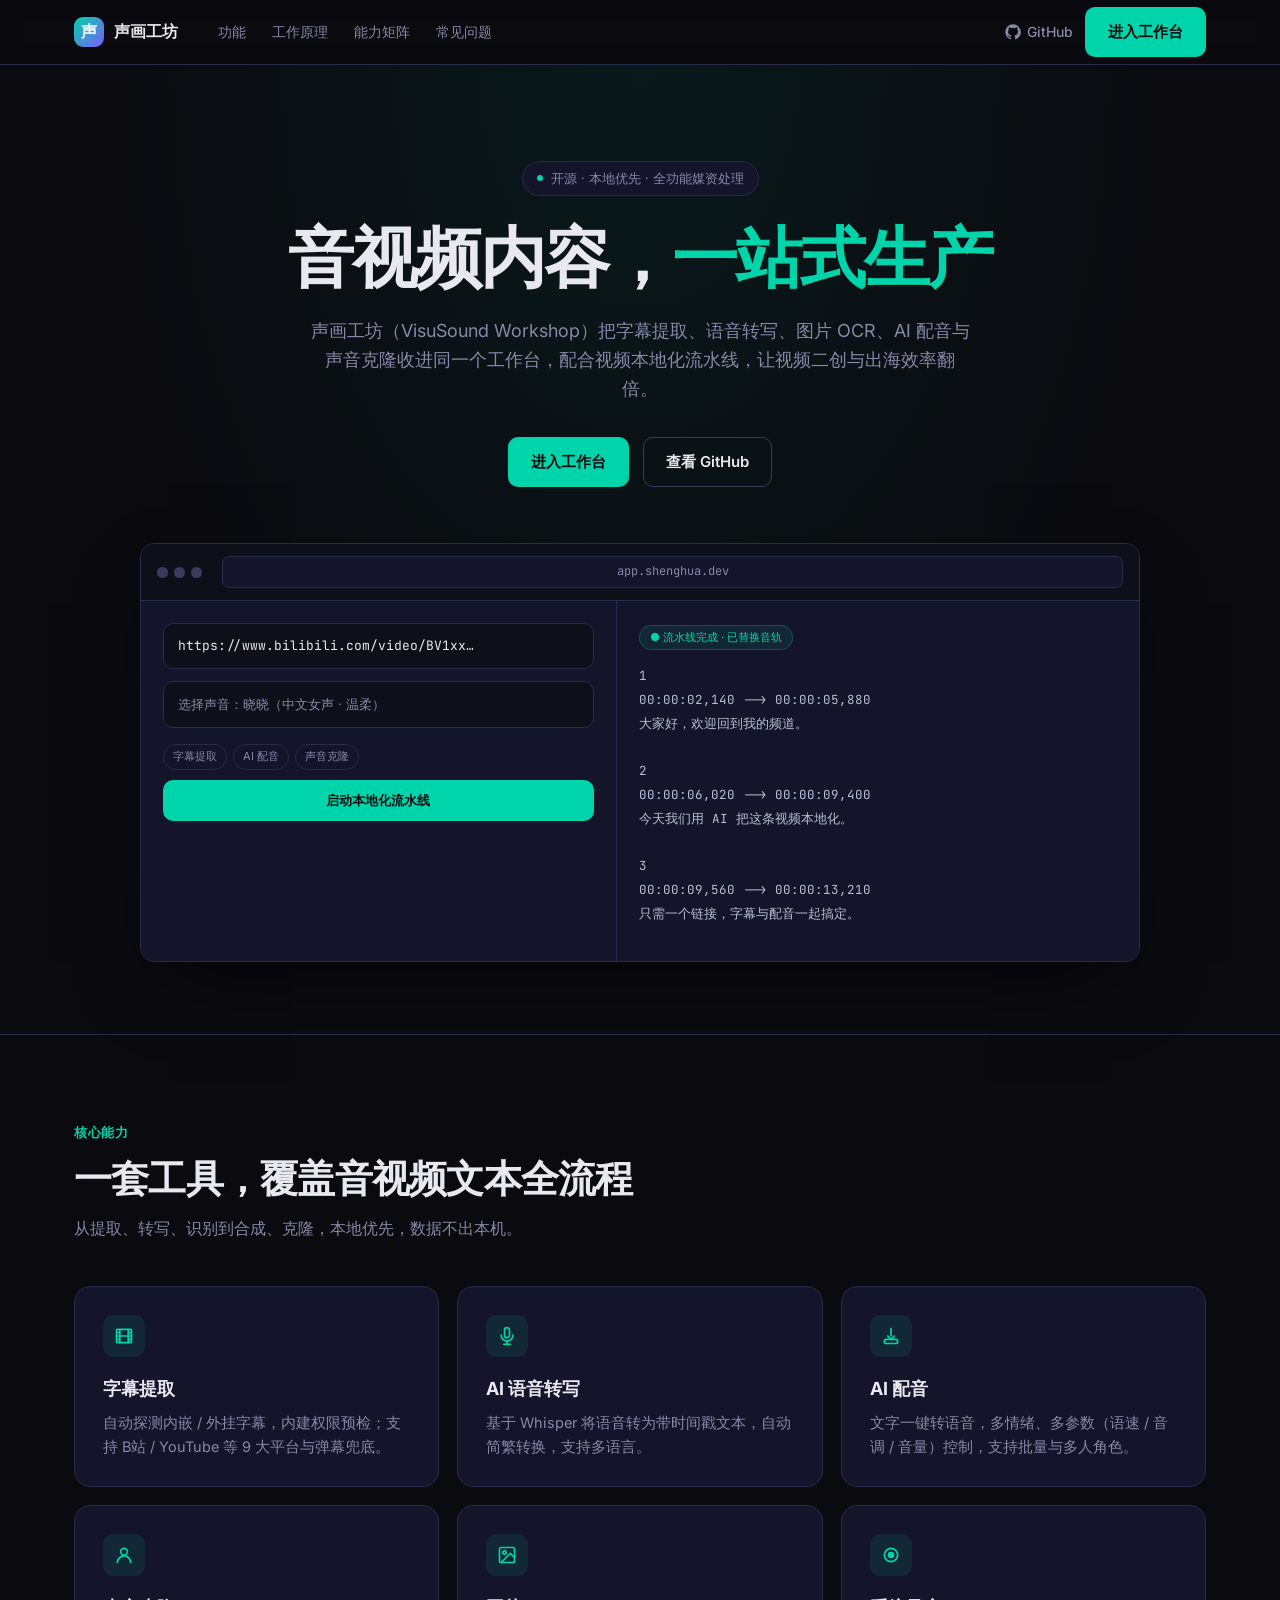
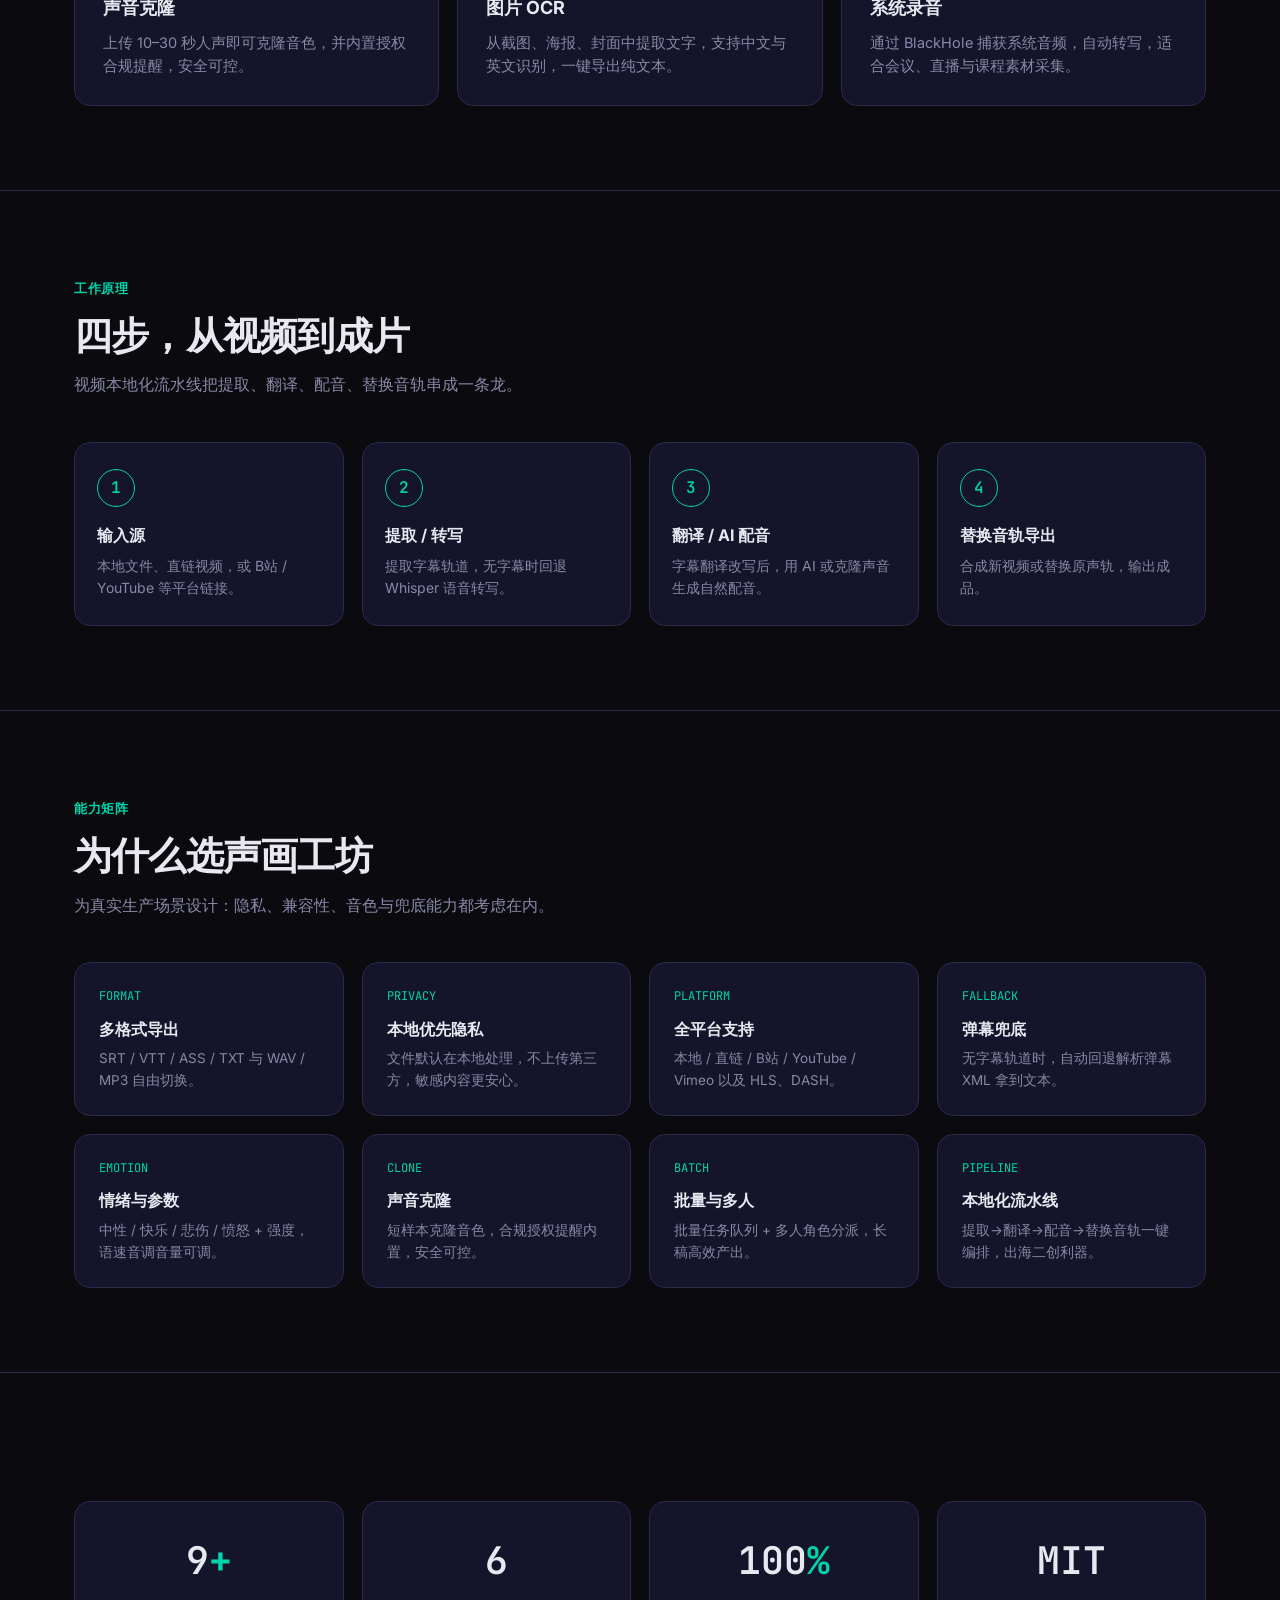
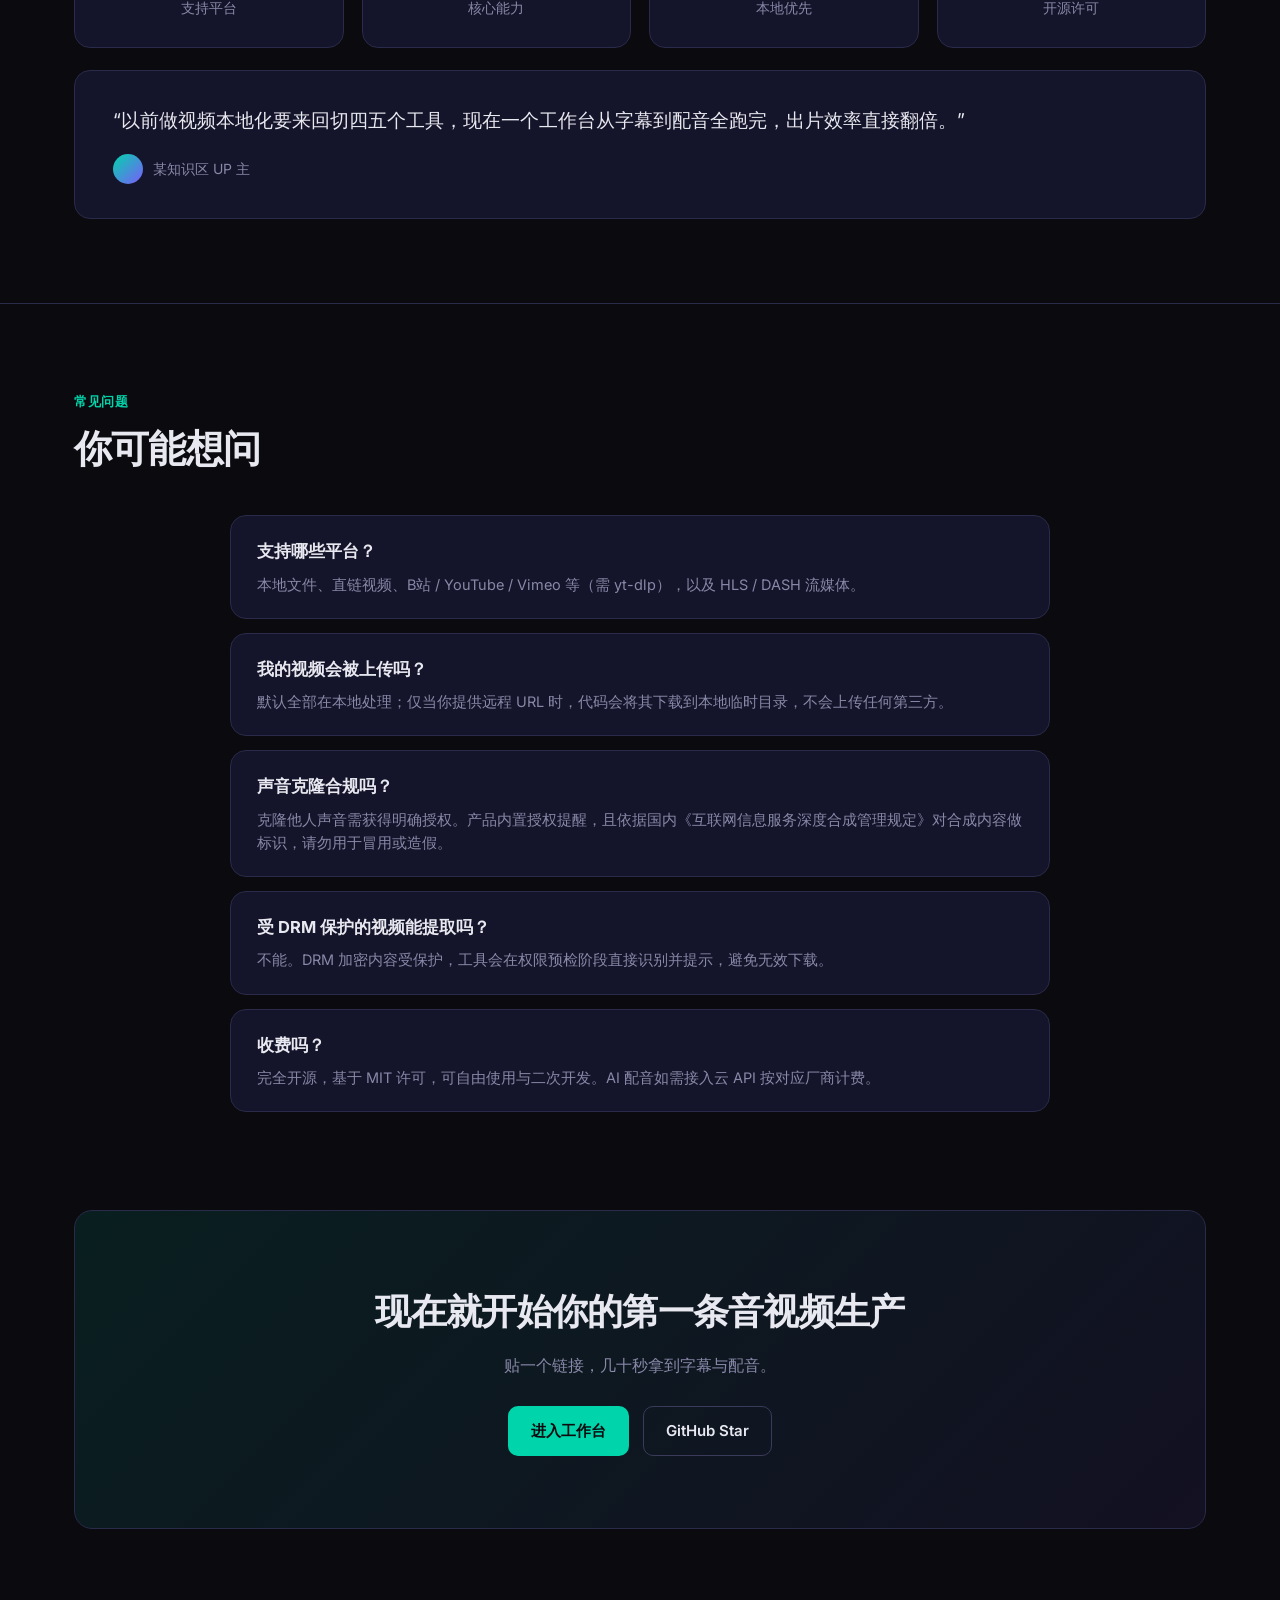
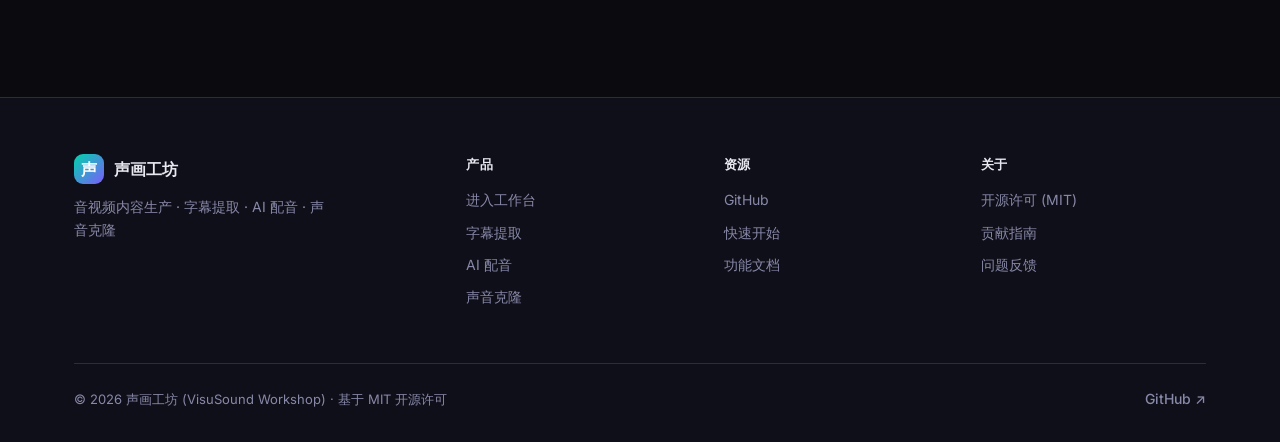
==== templates/landing.html @ 4edcf86a "feat: 声画工坊 / VisuSound Workshop 音视频生产工作台 - 重命名为 VisuSound Workshop，统一品牌名与 GitHub 链接 - 已有能力：字幕提取 / 语音" ====
<!DOCTYPE html>
<html lang="zh-CN">
<head>
<meta charset="UTF-8">
<meta name="viewport" content="width=device-width, initial-scale=1.0">
<title>声画工坊 — 本地优先的媒资处理工作台</title>
<meta name="description" content="声画工坊（VisuSound Workshop）是一套本地优先的全功能媒资处理工作台：字幕提取、语音转写、图片 OCR、AI 配音、声音克隆与视频本地化流水线，一站完成。">
<link rel="preconnect" href="https://fonts.googleapis.com">
<link rel="preconnect" href="https://fonts.gstatic.com" crossorigin>
<link href="https://fonts.googleapis.com/css2?family=Inter:wght@400;500;600;700;800&family=JetBrains+Mono:wght@400;500;600&display=swap" rel="stylesheet">
<style>
  :root {
    --bg: #0a0a0f;
    --bg-2: #0f0f1a;
    --surface: #14142a;
    --surface-2: #1a1a34;
    --border: #2a2a4a;
    --border-light: #3a3a5a;
    --text: #e8e8f0;
    --muted: #8888a8;
    --accent: #00d4aa;
    --accent-hover: #00e8bb;
    --purple: #7c5cfc;
    --amber: #f59e0b;
    --radius: 16px;
    --maxw: 1180px;
  }
  * { box-sizing: border-box; margin: 0; padding: 0; }
  html { scroll-behavior: smooth; }
  body {
    background: var(--bg);
    color: var(--text);
    font-family: 'Inter', 'PingFang SC', -apple-system, BlinkMacSystemFont, 'Segoe UI', sans-serif;
    line-height: 1.6; -webkit-font-smoothing: antialiased; overflow-x: hidden;
  }
  ::placeholder { font-family: inherit; }
  .mono { font-family: 'JetBrains Mono', monospace; }
  a { color: inherit; text-decoration: none; }
  .container { max-width: var(--maxw); margin: 0 auto; padding: 0 24px; }
  .eyebrow { display: inline-block; font-size: 13px; font-weight: 600; letter-spacing: .04em; color: var(--accent); margin-bottom: 14px; }
  .section-title { font-size: clamp(26px, 4vw, 38px); font-weight: 800; letter-spacing: -.02em; line-height: 1.2; }
  .section-sub { margin-top: 14px; color: var(--muted); font-size: 16px; max-width: 640px; }
  .accent { color: var(--accent); }
  .btn { display: inline-flex; align-items: center; gap: 8px; padding: 12px 22px; border-radius: 10px; font-size: 15px; font-weight: 600; cursor: pointer; transition: all .18s ease; border: 1px solid transparent; white-space: nowrap; }
  .btn-primary { background: var(--accent); color: #0a0a0f; }
  .btn-primary:hover { background: var(--accent-hover); transform: translateY(-1px); }
  .btn-ghost { background: transparent; color: var(--text); border-color: var(--border-light); }
  .btn-ghost:hover { border-color: var(--accent); color: var(--accent); }
  ::-webkit-scrollbar { width: 8px; } ::-webkit-scrollbar-track { background: transparent; }
  ::-webkit-scrollbar-thumb { background: var(--border-light); border-radius: 4px; }
  *:focus-visible { outline: 2px solid var(--accent); outline-offset: 2px; border-radius: 6px; }

  /* Header */
  header.site { position: sticky; top: 0; z-index: 50; background: rgba(10,10,15,.8); backdrop-filter: blur(12px); border-bottom: 1px solid var(--border); }
  .nav { display: flex; align-items: center; gap: 28px; height: 64px; }
  .brand { display: flex; align-items: center; gap: 10px; font-weight: 700; font-size: 16px; }
  .brand .logo { width: 30px; height: 30px; border-radius: 9px; background: linear-gradient(135deg, var(--accent), var(--purple)); display: grid; place-items: center; color: #fff; font-weight: 800; }
  .nav-links { display: flex; gap: 26px; margin-left: 12px; }
  .nav-links a { color: var(--muted); font-size: 14px; font-weight: 500; transition: color .15s; }
  .nav-links a:hover { color: var(--text); }
  .nav-actions { margin-left: auto; display: flex; align-items: center; gap: 12px; }
  .github-link { color: var(--muted); font-size: 14px; font-weight: 500; display: flex; align-items: center; gap: 6px; }
  .github-link:hover { color: var(--text); }

  /* Hero */
  .hero { padding: 96px 0 72px; text-align: center; background: radial-gradient(ellipse at top, rgba(0,212,170,.08), transparent 60%); }
  .badge { display: inline-flex; align-items: center; gap: 8px; padding: 6px 14px; border-radius: 999px; border: 1px solid var(--border); background: var(--surface); font-size: 13px; color: var(--muted); margin-bottom: 26px; }
  .badge .dot { width: 6px; height: 6px; border-radius: 50%; background: var(--accent); }
  .hero h1 { font-size: clamp(38px, 6.4vw, 66px); font-weight: 800; line-height: 1.08; letter-spacing: -.03em; max-width: 900px; margin: 0 auto; }
  .hero p.lead { margin: 24px auto 0; max-width: 660px; color: var(--muted); font-size: 18px; }
  .hero-cta { margin-top: 34px; display: flex; gap: 14px; justify-content: center; flex-wrap: wrap; }

  /* Mockup */
  .mockup { margin: 56px auto 0; max-width: 1000px; border: 1px solid var(--border); border-radius: 14px; background: var(--surface); overflow: hidden; box-shadow: 0 30px 80px -30px rgba(0,0,0,.6); }
  .mockup-bar { display: flex; align-items: center; gap: 8px; padding: 12px 16px; border-bottom: 1px solid var(--border); background: var(--bg-2); }
  .mockup-bar .dots { display: flex; gap: 6px; } .mockup-bar .dots span { width: 11px; height: 11px; border-radius: 50%; background: var(--border-light); }
  .mockup-bar .addr { margin-left: 12px; flex: 1; font-size: 12px; color: var(--muted); background: var(--surface); border: 1px solid var(--border); border-radius: 7px; padding: 5px 12px; }
  .mockup-body { display: grid; grid-template-columns: 1fr 1.1fr; gap: 1px; background: var(--border); min-height: 360px; }
  .mockup-left { background: var(--surface); padding: 22px; text-align: left; }
  .mockup-left .field { background: var(--bg-2); border: 1.5px solid var(--border); border-radius: 10px; padding: 12px 14px; font-size: 13px; color: var(--muted); margin-bottom: 12px; }
  .mockup-left .field.url { color: var(--text); }
  .mockup-left .pill { display: inline-block; font-size: 11px; padding: 3px 9px; border-radius: 999px; border: 1px solid var(--border); color: var(--muted); margin: 4px 6px 4px 0; }
  .mockup-left .run { margin-top: 6px; background: var(--accent); color: #0a0a0f; font-size: 13px; font-weight: 600; border-radius: 10px; padding: 10px; text-align: center; }
  .mockup-right { background: var(--surface); padding: 22px; text-align: left; }
  .mockup-right .tag { display: inline-flex; align-items: center; gap: 6px; font-size: 11px; font-weight: 500; color: var(--accent); background: rgba(0,212,170,.1); border: 1px solid rgba(0,212,170,.25); padding: 3px 10px; border-radius: 999px; }
  .mockup-right pre { margin-top: 14px; font-family: 'JetBrains Mono', monospace; font-size: 12.5px; color: #b8c0d8; line-height: 1.9; white-space: pre-wrap; }

  /* Sections */
  section.block { padding: 84px 0; border-top: 1px solid var(--border); }
  .grid-3 { display: grid; grid-template-columns: repeat(3, 1fr); gap: 18px; margin-top: 44px; }
  .grid-2 { display: grid; grid-template-columns: repeat(2, 1fr); gap: 18px; margin-top: 44px; }
  .card { background: var(--surface); border: 1px solid var(--border); border-radius: var(--radius); padding: 28px; transition: border-color .2s, transform .2s; }
  .card:hover { border-color: var(--accent); transform: translateY(-2px); }
  .card .ic { width: 42px; height: 42px; border-radius: 10px; background: rgba(0,212,170,.1); display: grid; place-items: center; margin-bottom: 18px; color: var(--accent); }
  .card h3 { font-size: 18px; font-weight: 700; margin-bottom: 8px; }
  .card p { color: var(--muted); font-size: 14.5px; }

  .steps { display: grid; grid-template-columns: repeat(4, 1fr); gap: 18px; margin-top: 44px; }
  .step { background: var(--surface); border: 1px solid var(--border); border-radius: var(--radius); padding: 26px 22px; }
  .step .num { width: 38px; height: 38px; border-radius: 50%; border: 1px solid var(--accent); color: var(--accent); font-family: 'JetBrains Mono', monospace; font-weight: 600; display: grid; place-items: center; margin-bottom: 16px; }
  .step h4 { font-size: 16px; font-weight: 700; margin-bottom: 6px; }
  .step p { color: var(--muted); font-size: 14px; }

  .cap-grid { display: grid; grid-template-columns: repeat(4, 1fr); gap: 18px; margin-top: 44px; }
  .cap { background: var(--surface); border: 1px solid var(--border); border-radius: var(--radius); padding: 24px; transition: border-color .2s, transform .2s; }
  .cap:hover { border-color: var(--accent); transform: translateY(-2px); }
  .cap .k { font-family: 'JetBrains Mono', monospace; font-size: 12px; color: var(--accent); margin-bottom: 10px; }
  .cap h4 { font-size: 16px; font-weight: 700; margin-bottom: 6px; }
  .cap p { color: var(--muted); font-size: 13.5px; }

  .stats { display: grid; grid-template-columns: repeat(4, 1fr); gap: 18px; margin-top: 44px; }
  .stat { text-align: center; padding: 28px 12px; background: var(--surface); border: 1px solid var(--border); border-radius: var(--radius); }
  .stat .v { font-family: 'JetBrains Mono', monospace; font-size: 38px; font-weight: 600; color: var(--text); }
  .stat .v span { color: var(--accent); }
  .stat .l { color: var(--muted); font-size: 14px; margin-top: 6px; }

  .quote { margin-top: 22px; background: var(--surface); border: 1px solid var(--border); border-radius: var(--radius); padding: 34px 38px; }
  .quote p { font-size: 19px; line-height: 1.7; }
  .quote .by { margin-top: 16px; color: var(--muted); font-size: 14px; display: flex; align-items: center; gap: 10px; }
  .quote .by .av { width: 30px; height: 30px; border-radius: 50%; background: linear-gradient(135deg, var(--accent), var(--purple)); }

  .faq { max-width: 820px; margin: 44px auto 0; }
  .faq-item { border: 1px solid var(--border); border-radius: var(--radius); padding: 22px 26px; background: var(--surface); margin-bottom: 14px; }
  .faq-item h4 { font-size: 16.5px; font-weight: 700; }
  .faq-item p { color: var(--muted); font-size: 14.5px; margin-top: 8px; }
  .notice { display: flex; align-items: flex-start; gap: 10px; padding: 12px 14px; border-radius: 10px; font-size: 13px; margin-top: 10px; background: rgba(245,158,11,.08); border: 1px solid rgba(245,158,11,.2); color: var(--amber); }

  .final { text-align: center; padding: 72px 24px; background: linear-gradient(135deg, rgba(0,212,170,.1), rgba(124,92,252,.08)); border: 1px solid var(--border); border-radius: 18px; margin: 0 0 84px; }
  .final h2 { font-size: clamp(26px, 4vw, 36px); font-weight: 800; letter-spacing: -.02em; }
  .final p { color: var(--muted); margin-top: 12px; font-size: 16px; }
  .final .hero-cta { margin-top: 28px; }

  footer.site { border-top: 1px solid var(--border); padding: 56px 0 32px; background: var(--bg-2); }
  .foot-grid { display: grid; grid-template-columns: 1.6fr 1fr 1fr 1fr; gap: 32px; }
  .foot-brand p { color: var(--muted); font-size: 14px; margin-top: 12px; max-width: 260px; }
  .foot-col h5 { font-size: 13px; font-weight: 700; margin-bottom: 14px; letter-spacing: .03em; }
  .foot-col a { display: block; color: var(--muted); font-size: 14px; margin-bottom: 10px; transition: color .15s; }
  .foot-col a:hover { color: var(--accent); }
  .foot-bottom { display: flex; align-items: center; justify-content: space-between; margin-top: 44px; padding-top: 24px; border-top: 1px solid var(--border); color: var(--muted); font-size: 13px; flex-wrap: wrap; gap: 12px; }

  @media (max-width: 900px) {
    .nav-links { display: none; }
    .mockup-body { grid-template-columns: 1fr; }
    .grid-3, .cap-grid, .steps { grid-template-columns: 1fr 1fr; }
    .stats { grid-template-columns: 1fr 1fr; }
    .foot-grid { grid-template-columns: 1fr 1fr; }
  }
  @media (max-width: 560px) {
    .grid-3, .cap-grid, .steps, .grid-2, .stats, .foot-grid { grid-template-columns: 1fr; }
    .hero { padding: 60px 0 48px; }
  }
</style>
</head>
<body>

<!-- ===== Header ===== -->
<header class="site">
  <div class="container nav">
    <a class="brand" href="/">
      <span class="logo">声</span>
      声画工坊
    </a>
    <nav class="nav-links">
      <a href="#features">功能</a>
      <a href="#how">工作原理</a>
      <a href="#caps">能力矩阵</a>
      <a href="#faq">常见问题</a>
    </nav>
    <div class="nav-actions">
      <a class="github-link" href="https://github.com/ranbo3013/visusound-workshop" target="_blank" rel="noopener">
        <svg width="16" height="16" viewBox="0 0 24 24" fill="currentColor"><path d="M12 .5C5.7.5.5 5.7.5 12c0 5.1 3.3 9.4 7.9 10.9.6.1.8-.3.8-.6v-2c-3.2.7-3.9-1.5-3.9-1.5-.5-1.3-1.3-1.7-1.3-1.7-1-.7.1-.7.1-.7 1.1.1 1.7 1.1 1.7 1.1 1 1.7 2.7 1.2 3.4.9.1-.7.4-1.2.7-1.5-2.6-.3-5.3-1.3-5.3-5.7 0-1.3.5-2.3 1.2-3.1-.1-.3-.5-1.5.1-3.1 0 0 1-.3 3.3 1.2a11.5 11.5 0 016 0C17.3 4.7 18.3 5 18.3 5c.6 1.6.2 2.8.1 3.1.8.8 1.2 1.8 1.2 3.1 0 4.4-2.7 5.4-5.3 5.7.4.4.8 1.1.8 2.2v3.3c0 .3.2.7.8.6 4.6-1.5 7.9-5.8 7.9-10.9C23.5 5.7 18.3.5 12 .5z"/></svg>
        GitHub
      </a>
      <a class="btn btn-primary" href="/app">进入工作台</a>
    </div>
  </div>
</header>

<!-- ===== Hero ===== -->
<section class="hero">
  <div class="container">
    <span class="badge"><span class="dot"></span> 开源 · 本地优先 · 全功能媒资处理</span>
    <h1>音视频内容，<span class="accent">一站式生产</span></h1>
    <p class="lead">声画工坊（VisuSound Workshop）把字幕提取、语音转写、图片 OCR、AI 配音与声音克隆收进同一个工作台，配合视频本地化流水线，让视频二创与出海效率翻倍。</p>
    <div class="hero-cta">
      <a class="btn btn-primary" href="/app">进入工作台</a>
      <a class="btn btn-ghost" href="https://github.com/ranbo3013/visusound-workshop" target="_blank" rel="noopener">查看 GitHub</a>
    </div>

    <!-- Product mockup -->
    <div class="mockup">
      <div class="mockup-bar">
        <div class="dots"><span></span><span></span><span></span></div>
        <div class="addr mono">app.shenghua.dev</div>
      </div>
      <div class="mockup-body">
        <div class="mockup-left">
          <div class="field url mono">https://www.bilibili.com/video/BV1xx…</div>
          <div class="field">选择声音：晓晓（中文女声 · 温柔）</div>
          <div>
            <span class="pill">字幕提取</span><span class="pill">AI 配音</span><span class="pill">声音克隆</span>
          </div>
          <div class="run">启动本地化流水线</div>
        </div>
        <div class="mockup-right">
          <span class="tag">● 流水线完成 · 已替换音轨</span>
          <pre>1
00:00:02,140 --> 00:00:05,880
大家好，欢迎回到我的频道。

2
00:00:06,020 --> 00:00:09,400
今天我们用 AI 把这条视频本地化。

3
00:00:09,560 --> 00:00:13,210
只需一个链接，字幕与配音一起搞定。</pre>
        </div>
      </div>
    </div>
  </div>
</section>

<!-- ===== Core Features ===== -->
<section class="block" id="features">
  <div class="container">
    <span class="eyebrow">核心能力</span>
    <h2 class="section-title">一套工具，覆盖音视频文本全流程</h2>
    <p class="section-sub">从提取、转写、识别到合成、克隆，本地优先，数据不出本机。</p>

    <div class="grid-3">
      <div class="card">
        <div class="ic"><svg width="20" height="20" viewBox="0 0 24 24" fill="none" stroke="currentColor" stroke-width="2" stroke-linecap="round" stroke-linejoin="round"><path d="M7 4v16M17 4v16M3 8h4m10 0h4M3 12h18M3 16h4m10 0h4M4 20h16a1 1 0 001-1V5a1 1 0 00-1-1H4a1 1 0 00-1 1v14a1 1 0 001 1z"/></svg></div>
        <h3>字幕提取</h3>
        <p>自动探测内嵌 / 外挂字幕，内建权限预检；支持 B站 / YouTube 等 9 大平台与弹幕兜底。</p>
      </div>
      <div class="card">
        <div class="ic"><svg width="20" height="20" viewBox="0 0 24 24" fill="none" stroke="currentColor" stroke-width="2" stroke-linecap="round" stroke-linejoin="round"><path d="M19 11a7 7 0 01-7 7m0 0a7 7 0 01-7-7m7 7v4m0 0H8m4 0h4m-4-8a3 3 0 01-3-3V5a3 3 0 116 0v6a3 3 0 01-3 3z"/></svg></div>
        <h3>AI 语音转写</h3>
        <p>基于 Whisper 将语音转为带时间戳文本，自动简繁转换，支持多语言。</p>
      </div>
      <div class="card">
        <div class="ic"><svg width="20" height="20" viewBox="0 0 24 24" fill="none" stroke="currentColor" stroke-width="2" stroke-linecap="round" stroke-linejoin="round"><rect x="4" y="16" width="16" height="5" rx="2"/><path d="M12 3v9M8 12l4 4 4-4"/></svg></div>
        <h3>AI 配音</h3>
        <p>文字一键转语音，多情绪、多参数（语速 / 音调 / 音量）控制，支持批量与多人角色。</p>
      </div>
      <div class="card">
        <div class="ic"><svg width="20" height="20" viewBox="0 0 24 24" fill="none" stroke="currentColor" stroke-width="2" stroke-linecap="round" stroke-linejoin="round"><circle cx="12" cy="8" r="4"/><path d="M4 21a8 8 0 0 1 16 0"/></svg></div>
        <h3>声音克隆</h3>
        <p>上传 10–30 秒人声即可克隆音色，并内置授权合规提醒，安全可控。</p>
      </div>
      <div class="card">
        <div class="ic"><svg width="20" height="20" viewBox="0 0 24 24" fill="none" stroke="currentColor" stroke-width="2" stroke-linecap="round" stroke-linejoin="round"><rect x="3" y="3" width="18" height="18" rx="2"/><circle cx="9" cy="9" r="2"/><path d="m21 15-5-5L5 21"/></svg></div>
        <h3>图片 OCR</h3>
        <p>从截图、海报、封面中提取文字，支持中文与英文识别，一键导出纯文本。</p>
      </div>
      <div class="card">
        <div class="ic"><svg width="20" height="20" viewBox="0 0 24 24" fill="none" stroke="currentColor" stroke-width="2" stroke-linecap="round" stroke-linejoin="round"><circle cx="12" cy="12" r="8"/><circle cx="12" cy="12" r="3" fill="currentColor"/></svg></div>
        <h3>系统录音</h3>
        <p>通过 BlackHole 捕获系统音频，自动转写，适合会议、直播与课程素材采集。</p>
      </div>
    </div>
  </div>
</section>

<!-- ===== How It Works ===== -->
<section class="block" id="how">
  <div class="container">
    <span class="eyebrow">工作原理</span>
    <h2 class="section-title">四步，从视频到成片</h2>
    <p class="section-sub">视频本地化流水线把提取、翻译、配音、替换音轨串成一条龙。</p>

    <div class="steps">
      <div class="step"><div class="num">1</div><h4>输入源</h4><p>本地文件、直链视频，或 B站 / YouTube 等平台链接。</p></div>
      <div class="step"><div class="num">2</div><h4>提取 / 转写</h4><p>提取字幕轨道，无字幕时回退 Whisper 语音转写。</p></div>
      <div class="step"><div class="num">3</div><h4>翻译 / AI 配音</h4><p>字幕翻译改写后，用 AI 或克隆声音生成自然配音。</p></div>
      <div class="step"><div class="num">4</div><h4>替换音轨导出</h4><p>合成新视频或替换原声轨，输出成品。</p></div>
    </div>
  </div>
</section>

<!-- ===== Capability Grid ===== -->
<section class="block" id="caps">
  <div class="container">
    <span class="eyebrow">能力矩阵</span>
    <h2 class="section-title">为什么选声画工坊</h2>
    <p class="section-sub">为真实生产场景设计：隐私、兼容性、音色与兜底能力都考虑在内。</p>

    <div class="cap-grid">
      <div class="cap"><div class="k">FORMAT</div><h4>多格式导出</h4><p>SRT / VTT / ASS / TXT 与 WAV / MP3 自由切换。</p></div>
      <div class="cap"><div class="k">PRIVACY</div><h4>本地优先隐私</h4><p>文件默认在本地处理，不上传第三方，敏感内容更安心。</p></div>
      <div class="cap"><div class="k">PLATFORM</div><h4>全平台支持</h4><p>本地 / 直链 / B站 / YouTube / Vimeo 以及 HLS、DASH。</p></div>
      <div class="cap"><div class="k">FALLBACK</div><h4>弹幕兜底</h4><p>无字幕轨道时，自动回退解析弹幕 XML 拿到文本。</p></div>
      <div class="cap"><div class="k">EMOTION</div><h4>情绪与参数</h4><p>中性 / 快乐 / 悲伤 / 愤怒 + 强度，语速音调音量可调。</p></div>
      <div class="cap"><div class="k">CLONE</div><h4>声音克隆</h4><p>短样本克隆音色，合规授权提醒内置，安全可控。</p></div>
      <div class="cap"><div class="k">BATCH</div><h4>批量与多人</h4><p>批量任务队列 + 多人角色分派，长稿高效产出。</p></div>
      <div class="cap"><div class="k">PIPELINE</div><h4>本地化流水线</h4><p>提取→翻译→配音→替换音轨一键编排，出海二创利器。</p></div>
    </div>
  </div>
</section>

<!-- ===== Social Proof ===== -->
<section class="block">
  <div class="container">
    <div class="stats">
      <div class="stat"><div class="v">9<span>+</span></div><div class="l">支持平台</div></div>
      <div class="stat"><div class="v">6</div><div class="l">核心能力</div></div>
      <div class="stat"><div class="v">100<span>%</span></div><div class="l">本地优先</div></div>
      <div class="stat"><div class="v">MIT</div><div class="l">开源许可</div></div>
    </div>
    <div class="quote">
      <p>“以前做视频本地化要来回切四五个工具，现在一个工作台从字幕到配音全跑完，出片效率直接翻倍。”</p>
      <div class="by"><span class="av"></span> 某知识区 UP 主</div>
    </div>
  </div>
</section>

<!-- ===== FAQ ===== -->
<section class="block" id="faq">
  <div class="container">
    <span class="eyebrow">常见问题</span>
    <h2 class="section-title">你可能想问</h2>
    <div class="faq">
      <div class="faq-item"><h4>支持哪些平台？</h4><p>本地文件、直链视频、B站 / YouTube / Vimeo 等（需 yt-dlp），以及 HLS / DASH 流媒体。</p></div>
      <div class="faq-item"><h4>我的视频会被上传吗？</h4><p>默认全部在本地处理；仅当你提供远程 URL 时，代码会将其下载到本地临时目录，不会上传任何第三方。</p></div>
      <div class="faq-item"><h4>声音克隆合规吗？</h4><p>克隆他人声音需获得明确授权。产品内置授权提醒，且依据国内《互联网信息服务深度合成管理规定》对合成内容做标识，请勿用于冒用或造假。</p></div>
      <div class="faq-item"><h4>受 DRM 保护的视频能提取吗？</h4><p>不能。DRM 加密内容受保护，工具会在权限预检阶段直接识别并提示，避免无效下载。</p></div>
      <div class="faq-item"><h4>收费吗？</h4><p>完全开源，基于 MIT 许可，可自由使用与二次开发。AI 配音如需接入云 API 按对应厂商计费。</p></div>
    </div>
  </div>
</section>

<!-- ===== Final CTA ===== -->
<section class="block" style="border-top:none; padding-top:0;">
  <div class="container">
    <div class="final">
      <h2>现在就开始你的第一条音视频生产</h2>
      <p>贴一个链接，几十秒拿到字幕与配音。</p>
      <div class="hero-cta">
        <a class="btn btn-primary" href="/app">进入工作台</a>
          <a class="btn btn-ghost" href="https://github.com/ranbo3013/visusound-workshop" target="_blank" rel="noopener">GitHub Star</a>
      </div>
    </div>
  </div>
</section>

<!-- ===== Footer ===== -->
<footer class="site">
  <div class="container">
    <div class="foot-grid">
      <div class="foot-brand">
        <a class="brand" href="/"><span class="logo">声</span>声画工坊</a>
        <p>音视频内容生产 · 字幕提取 · AI 配音 · 声音克隆</p>
      </div>
      <div class="foot-col">
        <h5>产品</h5>
        <a href="/app">进入工作台</a>
        <a href="#features">字幕提取</a>
        <a href="#features">AI 配音</a>
        <a href="#features">声音克隆</a>
      </div>
      <div class="foot-col">
        <h5>资源</h5>
          <a href="https://github.com/ranbo3013/visusound-workshop" target="_blank" rel="noopener">GitHub</a>
        <a href="#how">快速开始</a>
        <a href="#caps">功能文档</a>
      </div>
      <div class="foot-col">
        <h5>关于</h5>
        <a href="#">开源许可 (MIT)</a>
        <a href="#">贡献指南</a>
        <a href="#">问题反馈</a>
      </div>
    </div>
    <div class="foot-bottom">
      <span>© 2026 声画工坊 (VisuSound Workshop) · 基于 MIT 开源许可</span>
      <a class="github-link" href="https://github.com/ranbo3013/visusound-workshop" target="_blank" rel="noopener">GitHub ↗</a>
    </div>
  </div>
</footer>

</body>
</html>
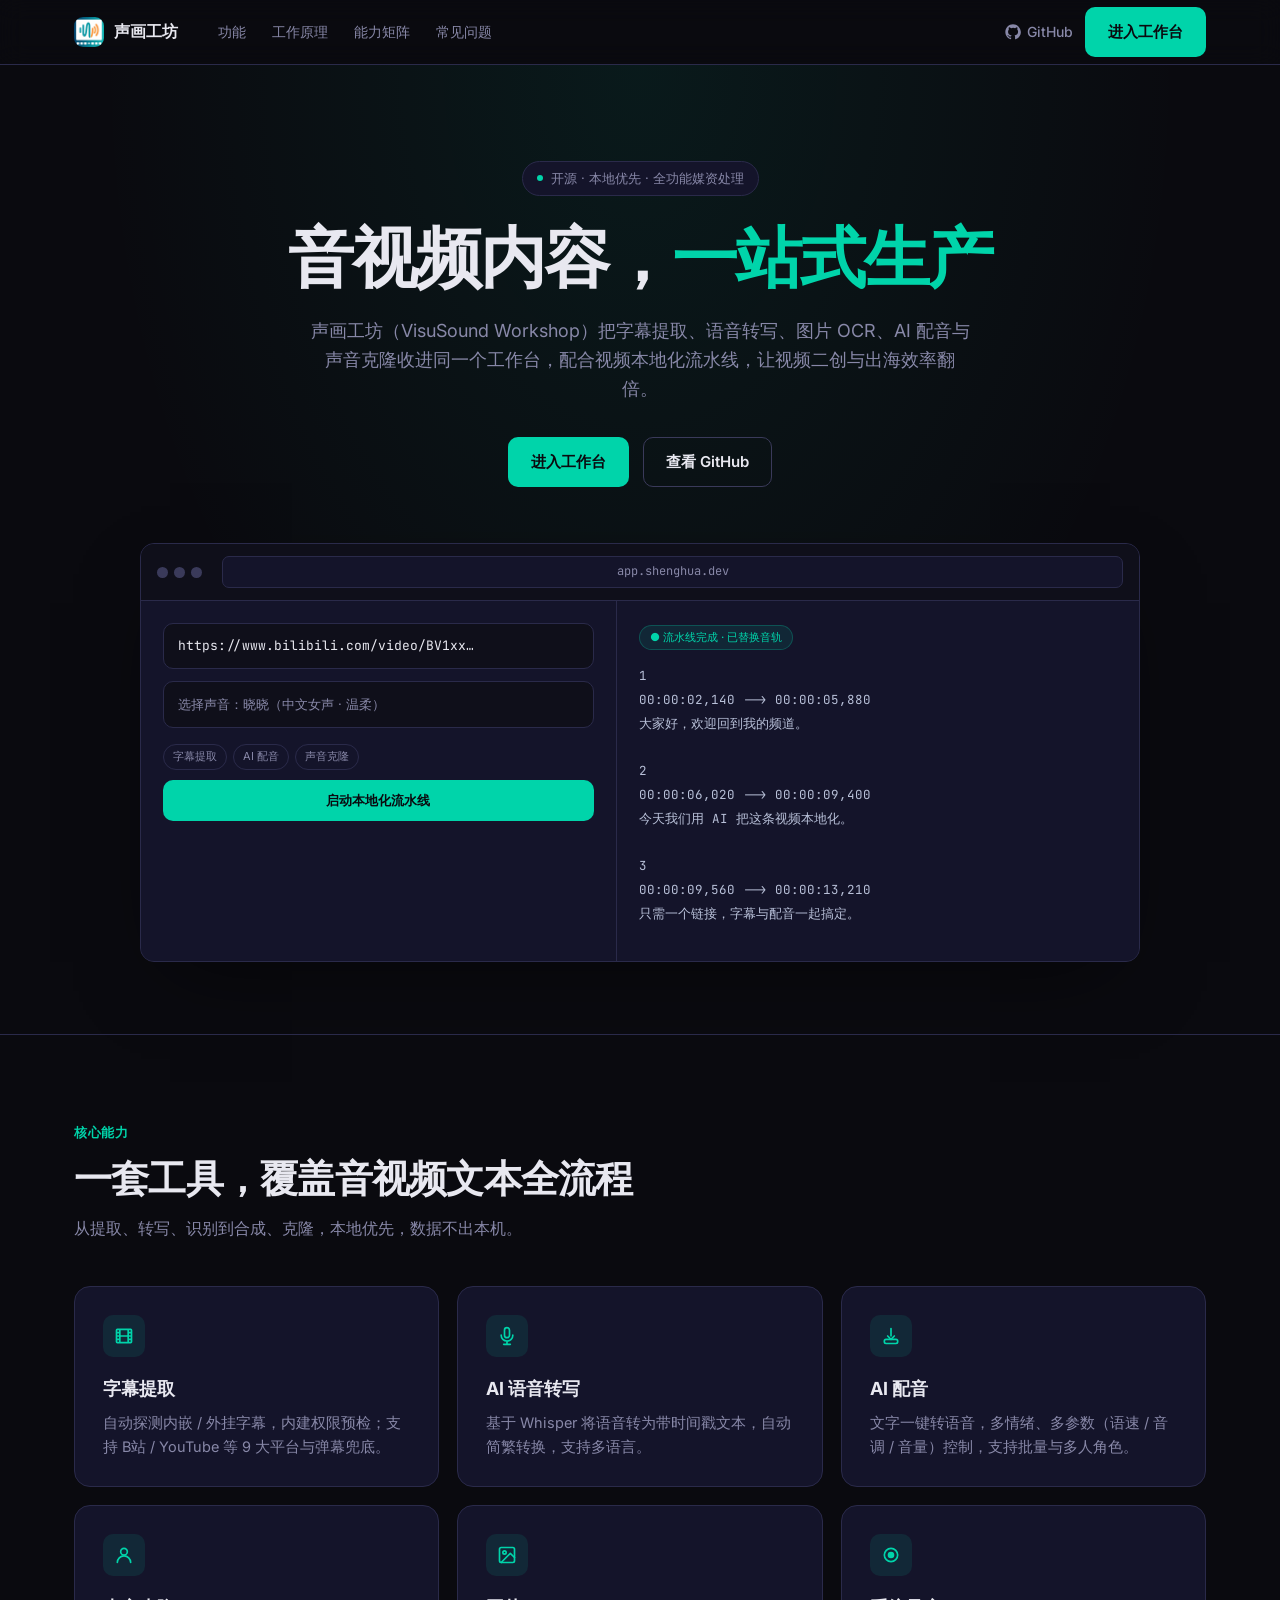
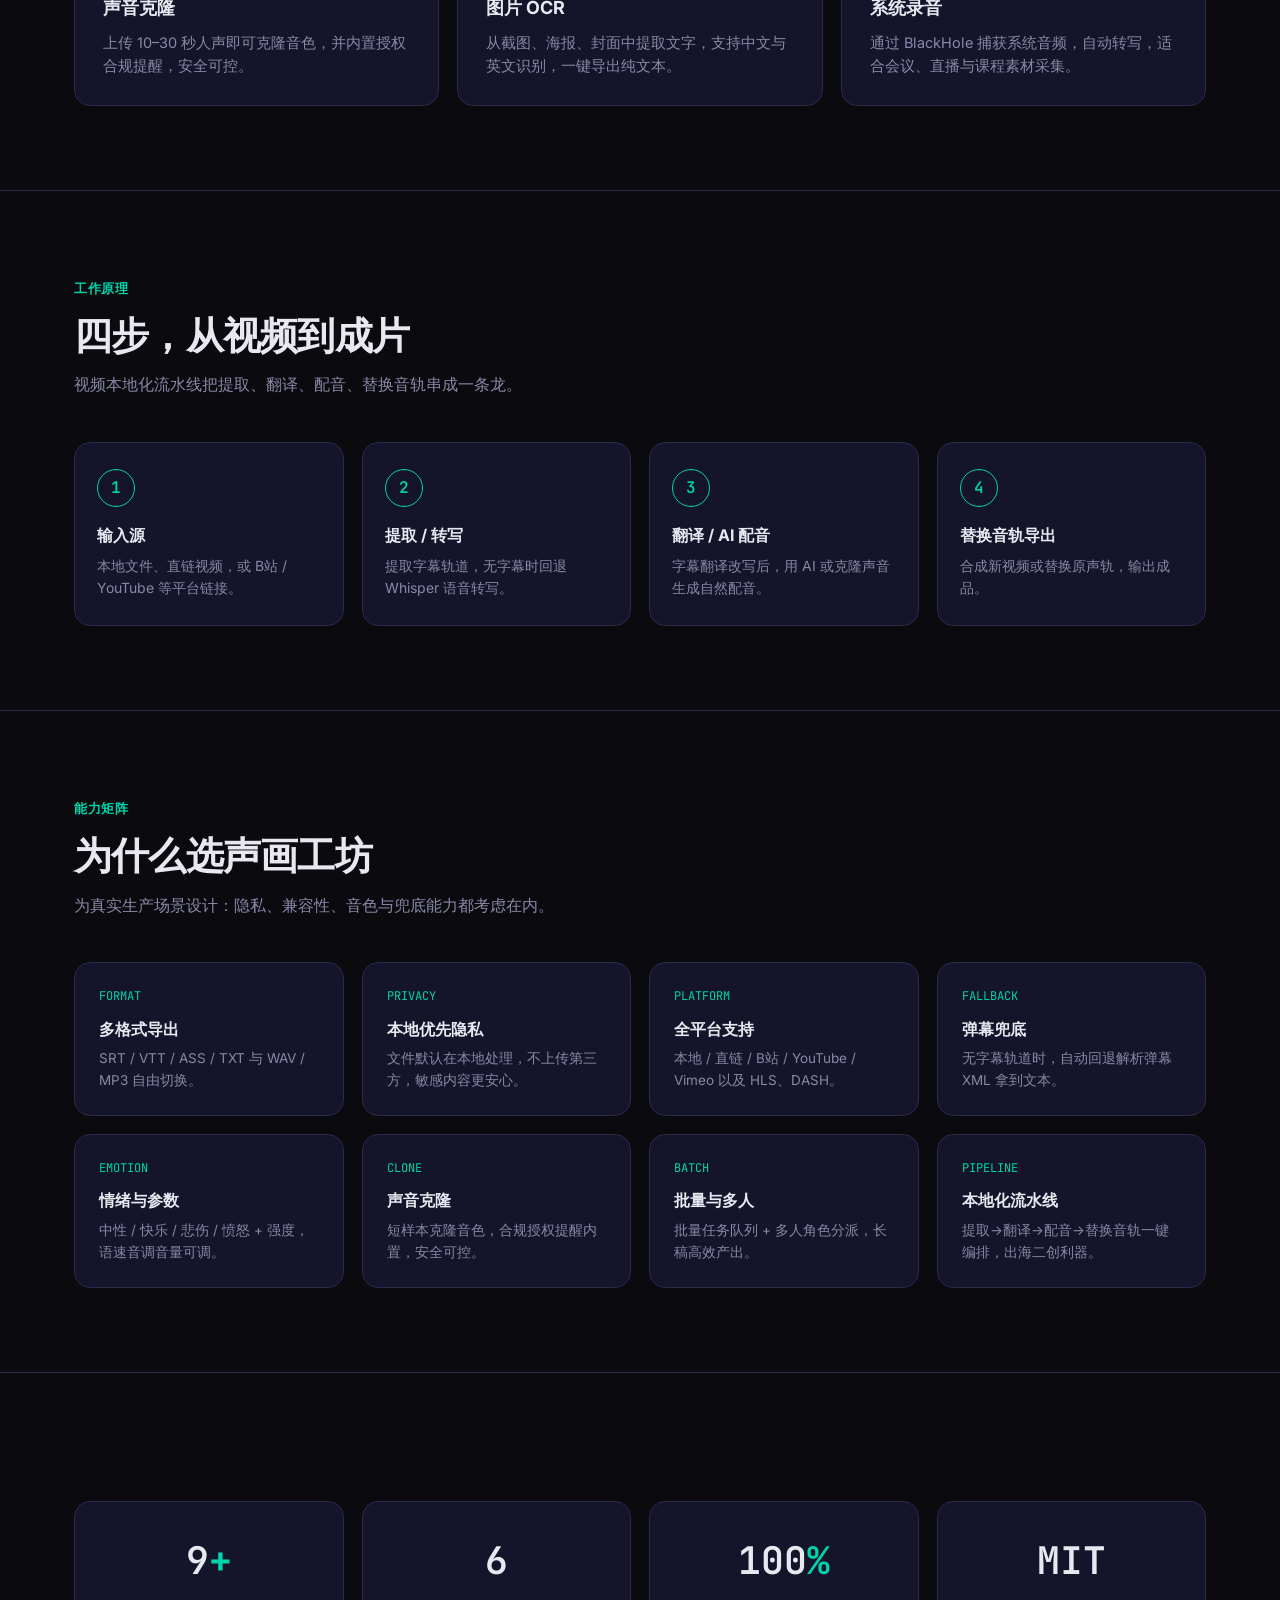
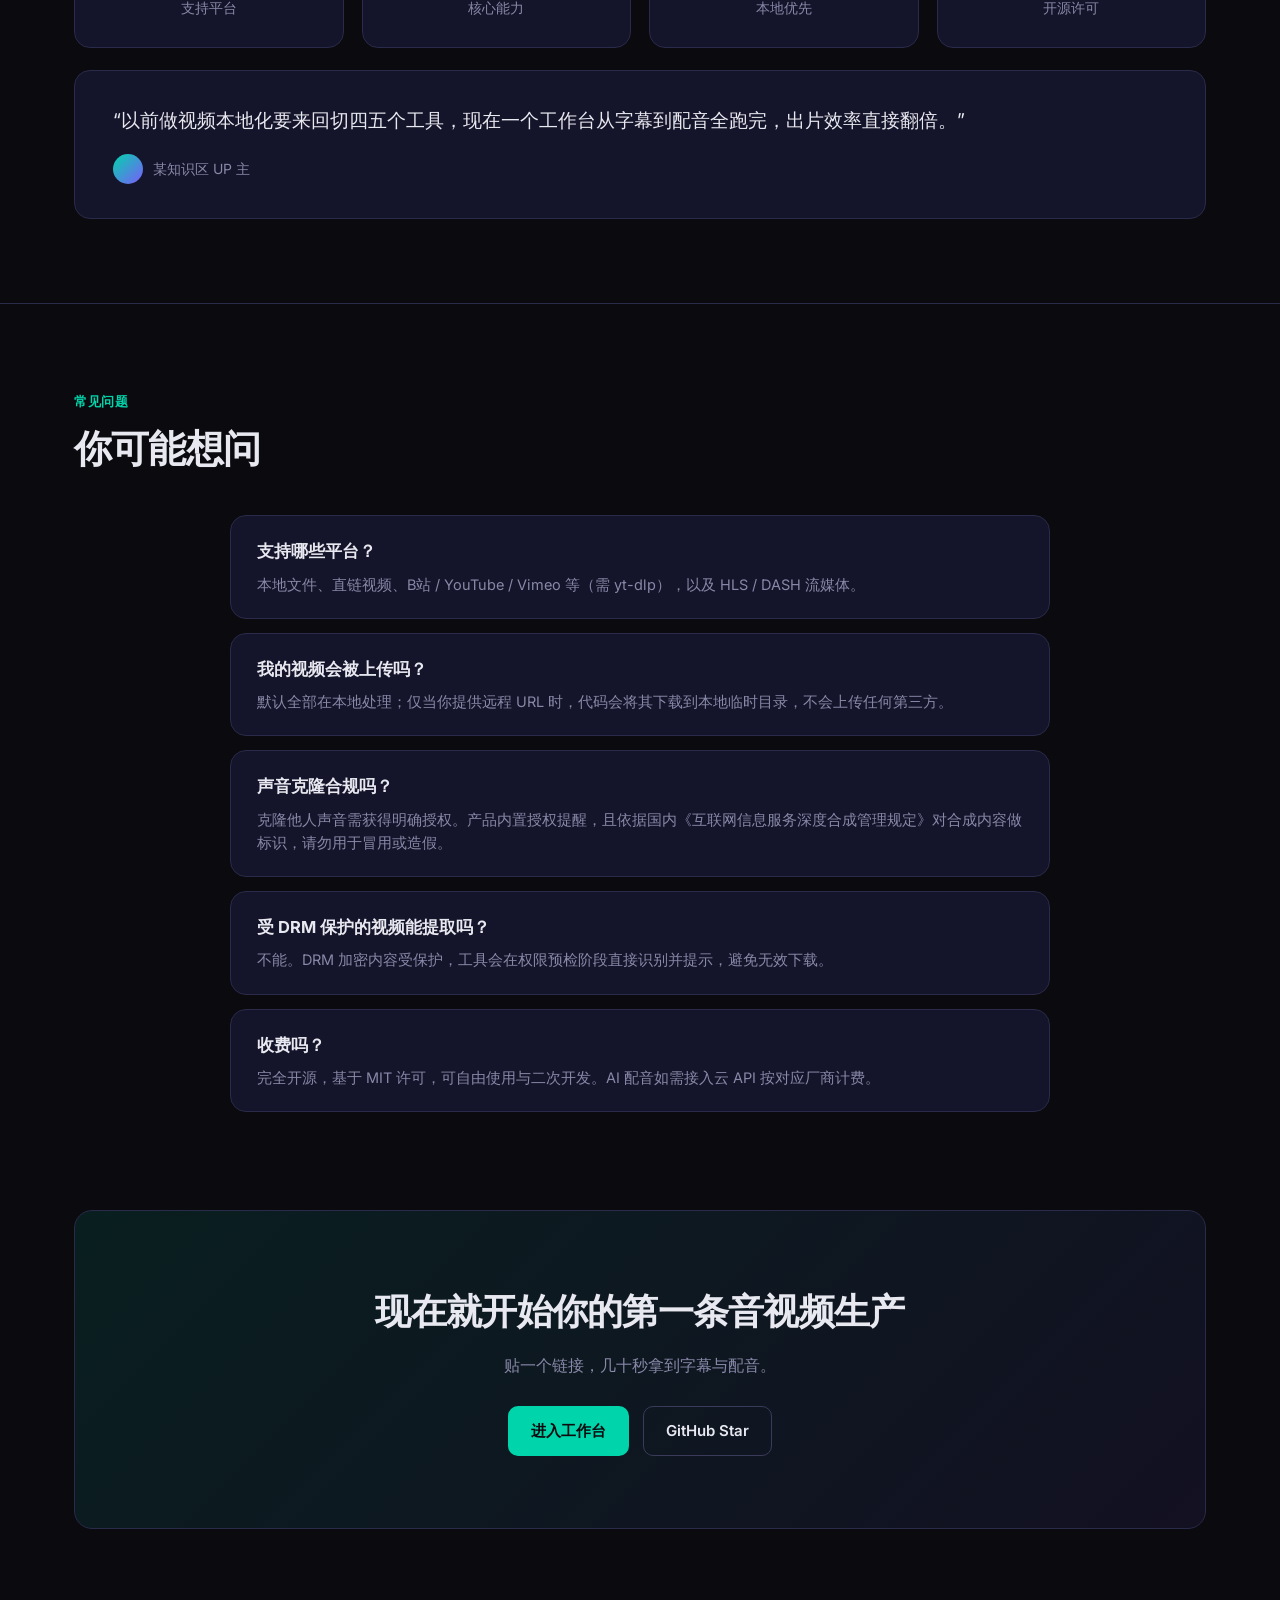
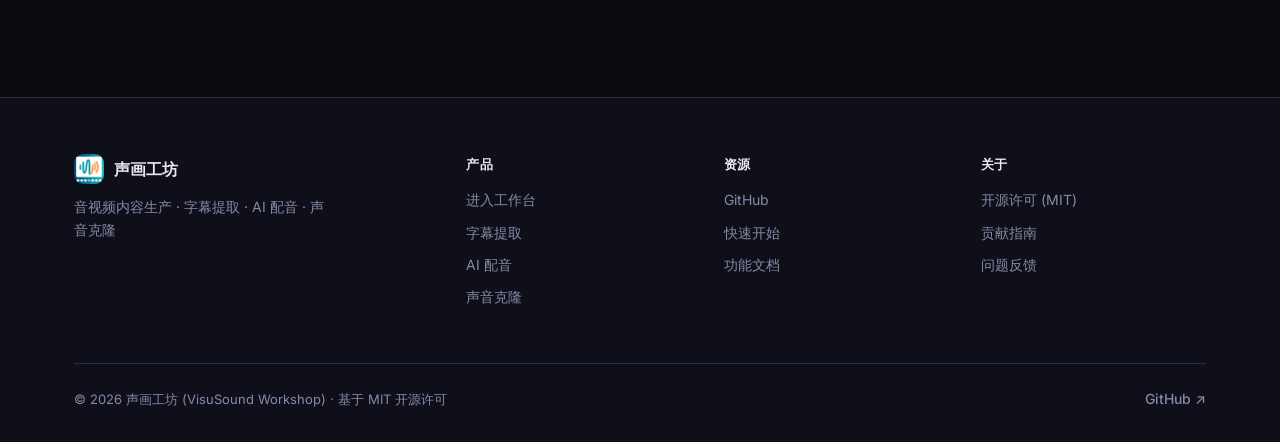
==== commit dc083dd3: "feat(brand): 替换为磊哥指定 logo，并生成全套 favicon - 使用 /Users/leichen/Downloads/声画工坊.png 作为品牌 logo - 生成 static" ====
--- a/templates/landing.html
+++ b/templates/landing.html
@@ -8,6 +8,9 @@
 <link rel="preconnect" href="https://fonts.googleapis.com">
 <link rel="preconnect" href="https://fonts.gstatic.com" crossorigin>
 <link href="https://fonts.googleapis.com/css2?family=Inter:wght@400;500;600;700;800&family=JetBrains+Mono:wght@400;500;600&display=swap" rel="stylesheet">
+<link rel="icon" type="image/x-icon" href="/static/favicon.ico">
+<link rel="apple-touch-icon" sizes="180x180" href="/static/apple-touch-icon.png">
+<link rel="icon" type="image/png" sizes="32x32" href="/static/favicon-32x32.png">
 <style>
   :root {
     --bg: #0a0a0f;
@@ -54,7 +57,7 @@
   header.site { position: sticky; top: 0; z-index: 50; background: rgba(10,10,15,.8); backdrop-filter: blur(12px); border-bottom: 1px solid var(--border); }
   .nav { display: flex; align-items: center; gap: 28px; height: 64px; }
   .brand { display: flex; align-items: center; gap: 10px; font-weight: 700; font-size: 16px; }
-  .brand .logo { width: 30px; height: 30px; border-radius: 9px; background: linear-gradient(135deg, var(--accent), var(--purple)); display: grid; place-items: center; color: #fff; font-weight: 800; }
+  .brand .logo { width: 30px; height: 30px; border-radius: 9px; object-fit: cover; display: block; }
   .nav-links { display: flex; gap: 26px; margin-left: 12px; }
   .nav-links a { color: var(--muted); font-size: 14px; font-weight: 500; transition: color .15s; }
   .nav-links a:hover { color: var(--text); }
@@ -157,7 +160,7 @@
 <header class="site">
   <div class="container nav">
     <a class="brand" href="/">
-      <span class="logo">声</span>
+      <img src="/static/images/logo-icon.png" alt="声画工坊" class="logo">
       声画工坊
     </a>
     <nav class="nav-links">
@@ -349,7 +352,7 @@
   <div class="container">
     <div class="foot-grid">
       <div class="foot-brand">
-        <a class="brand" href="/"><span class="logo">声</span>声画工坊</a>
+        <a class="brand" href="/"><img src="/static/images/logo-icon.png" alt="声画工坊" class="logo">声画工坊</a>
         <p>音视频内容生产 · 字幕提取 · AI 配音 · 声音克隆</p>
       </div>
       <div class="foot-col">
